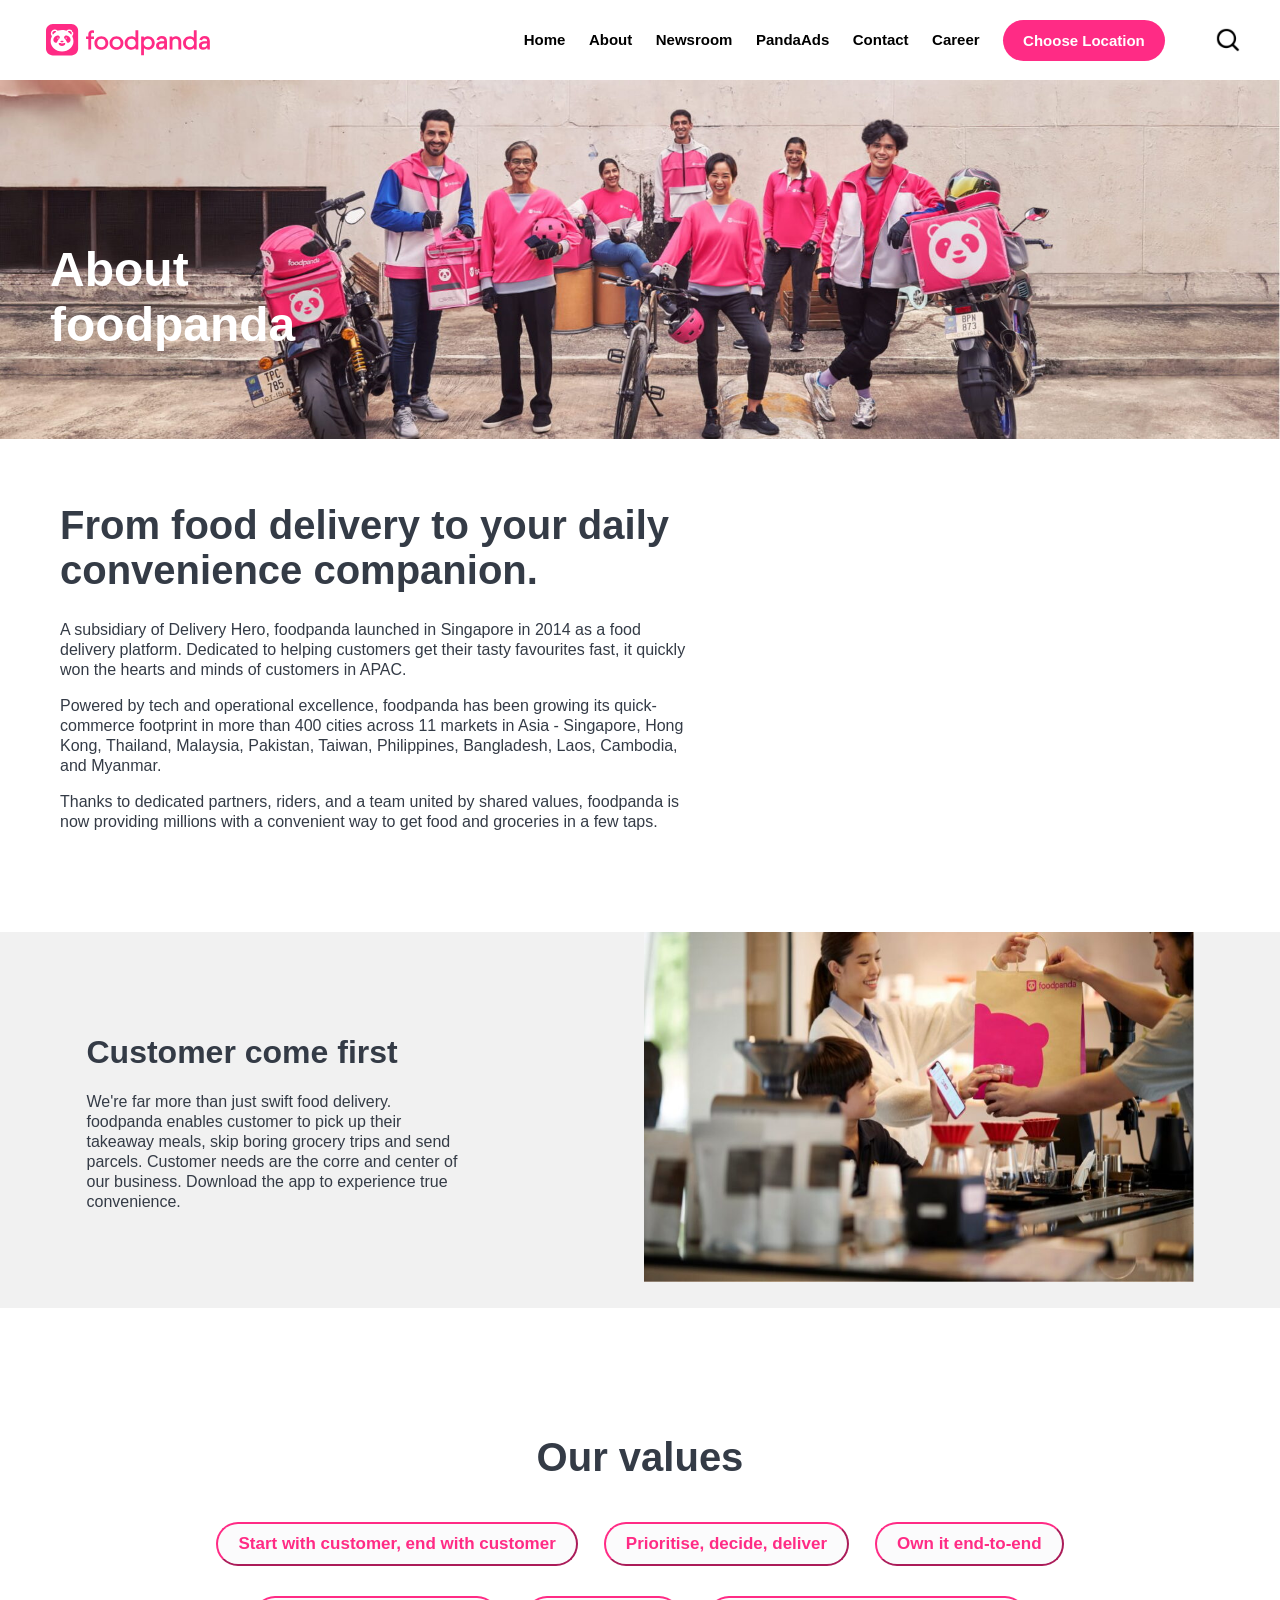
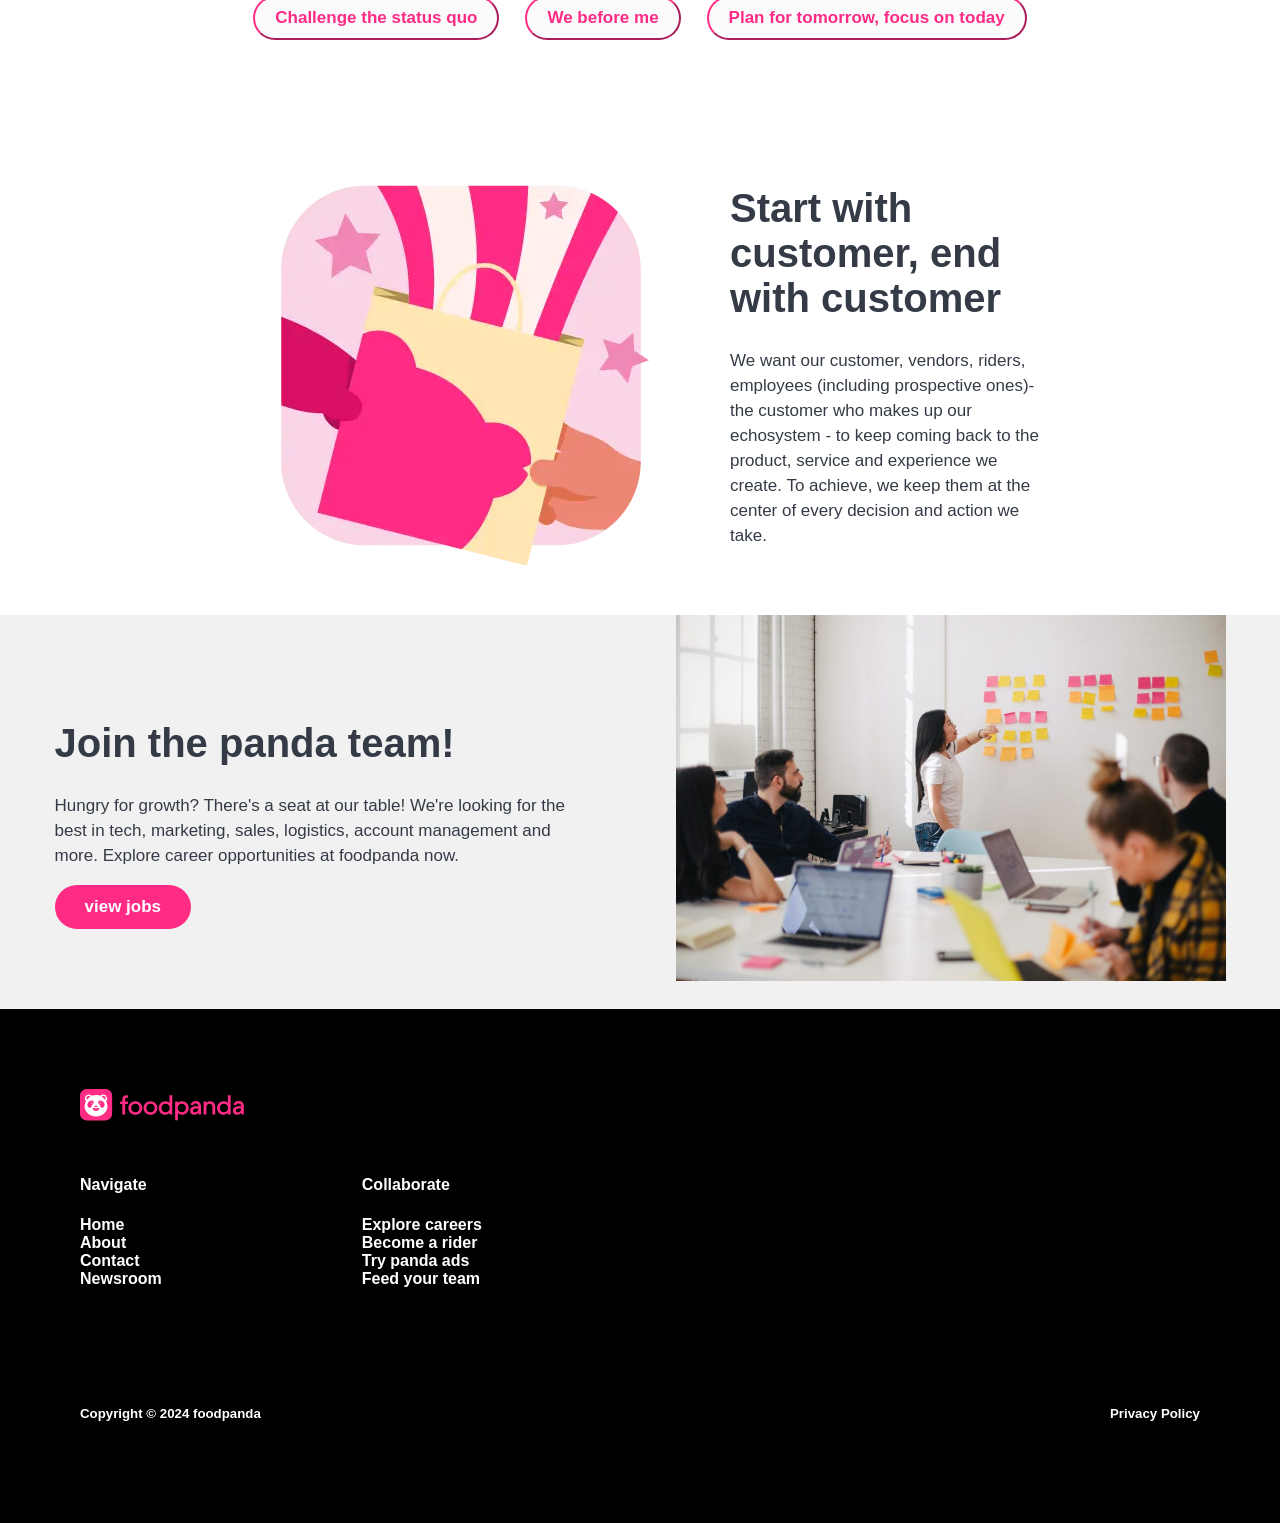
==== Food Panda/index.html @ 62a8cbcc "first commit" ====
<!DOCTYPE html>
<html lang="en">

<head>
    <meta charset="UTF-8">
    <meta name="viewport" content="width=device-width, initial-scale=1.0">
    <title>About |foodpanda |food and more, delivered</title>
    <link rel="stylesheet" href="./style.css">
</head>

<body>
    <div class="navbar">
        <div class="logo">
            <img src="./img/foodpanda_logo_2023.svg" alt="Logo">
        </div>

        <div class="menu-bar">
            <p><a>Home</a></p>
            <p><a>About</a></p>
            <p><a>Newsroom</a></p>
            <p><a>PandaAds</a></p>
            <p><a>Contact</a></p>
            <p><a>Career</a></p>

            <div class="loc-search">
                <button>Choose Location</button>
            </div>
            <img src="./img/searchicon.jpg" alt="search" height="80px">
        </div>
    </div>
    </div>

    <div class="about-head">
        <div class="about-head-img">
            <img src="./img/about-foodpanda-1920x539.jpeg" alt="About Foodpanda" width="100%">
        </div>
        <div class="about-head-text">
            <h1>About <br>foodpanda</h1>
        </div>
    </div>

    <div class="main-content">
        <div class="main-content-text-head">
            <h1>From food delivery to your daily convenience companion.</h1>
        </div>
        <div class="main-content-text-paragraph">
            <p>A subsidiary of Delivery Hero, foodpanda launched in Singapore in 2014 as a food delivery platform.
                Dedicated to helping customers get their tasty favourites fast, it quickly won the hearts and minds of
                customers in APAC.</p>
            <p>Powered by tech and operational excellence, foodpanda has been growing its quick-commerce footprint in
                more than 400 cities across 11 markets in Asia - Singapore, Hong Kong, Thailand, Malaysia, Pakistan,
                Taiwan, Philippines, Bangladesh, Laos, Cambodia, and Myanmar.</p>
            <p>Thanks to dedicated partners, riders, and a team united by shared values, foodpanda is now providing
                millions with a convenient way to get food and groceries in a few taps.</p>
        </div>
    </div>

    <div class="customer-page">
        <div class="slide-one">
            <div class="customer-page-text">
                <h1>Customer come first</h1>
                <div class="customer-page-text-content">
                    <p>We're far more than just swift food delivery. foodpanda enables customer to pick up their
                        takeaway meals, skip boring grocery trips and send parcels. Customer needs are the corre and
                        center of our business. Download the app to experience true convenience.</p>
                </div>
            </div>
            <div class="customer-page-img">
                <img src="img/fp-about-2-900x506.jpg" height="350px" width="550px">
            </div>
        </div>

    </div>

    <div class="button-values">
        <div class="button-heading">
            <h1>Our values</h1>
        </div>
        <div class="button-list">
            <div class="button-list-one">
                <button>Start with customer, end with customer</button>
                <button>Prioritise, decide, deliver</button>
                <button>Own it end-to-end</button>
            </div>
            <div class="button-list-two">
                <button>Challenge the status quo</button>
                <button>We before me</button>
                <button>Plan for tomorrow, focus on today</button>
            </div>
        </div>
    </div>
    <div class="sub-content">
        <div class="sub-content-img">
            <img src="./img/01_start-with-customer-end-with-customer_500x500 (1).webp" alt="img">
        </div>
        <div class="sub-content-text">
            <h1>Start with customer, end with customer</h1>
            <p>We want our customer, vendors, riders, employees (including prospective ones)- the customer who makes up
                our echosystem - to keep coming back to the product, service and experience we create. To achieve, we
                keep them at the center of every decision and action we take.</p>
        </div>
    </div>
    </div>
    <div class="job-slide">
        <div class="job-slide-text">
            <h1>Join the panda team!</h1>
            <p>Hungry for growth? There's a seat at our table! We're looking for the best in tech, marketing, sales,
                logistics, account management and more. Explore career opportunities at foodpanda now.</p>
            <button>view jobs</button>
        </div>
        <div class="job-slide-img">
            <img src="./img/jason-goodman-Oalh2MojUuk-unsplash-1024x683.jpg" alt="img" width="550px">
        </div>
    </div>
    <div class="footer">
        <div class="footer-logo">
            <img src="./img/foodpanda_logo_2023.svg" alt="logo">
        </div>
        <div class="footer-menu">
            <div class="footer-navigate">
                <h4>Navigate</h4>
                <p>Home <br>About <br>Contact <br>Newsroom</p>
            </div>
            <div class="footer-collaborate">
                <h4>Collaborate</h4>
                <p>Explore careers <br>Become a rider <br>Try panda ads <br>Feed your team</p>
            </div>
        </div>
        <div class="footer-copyrights">
            <h5>Copyright © 2024 foodpanda</h5>
            <h5>Privacy Policy</h5>
        </div>
    </div>
</body>

</html>
---- Food Panda/style.css ----
body {
     padding: 0%;
     margin: 0%;
     font-family: sans-serif;
     color: #343b46;
     font-weight: bold;
 }

 .navbar {
     display: flex;
     width: 100vw;
     justify-content: space-between;
     align-items: center;
 }

 .logo {
     display: flex;
     width: 20%;
     justify-content: center;
 }

 .menu-bar {
     display: flex;
     justify-content: space-around;
     align-items: center;
     width: 60%;
     cursor: pointer;
 }

 .menu-bar p a {
     text-decoration: none;
     color: black;
     font-size: 15px;
     font-family: sans-serif;
     font-weight: bold;
 }

 .loc-search button {
     display: flex;
     padding: 12px 20px;
     background-color: #ff2b85;
     border-radius: 25px;
     color: white;
     font-weight: bold;
     font-size: 15px;
     border-style: none;
     cursor: pointer;
 }

 .about-head {
     position: relative;
 }

 .about-head-text {
     position: absolute;
     top: 130px;
     color: white;
     font-size: x-large;
     margin-left: 50px;
 }

 .main-content {
     width: 50%; 
     margin: 60px;
 }

 .main-content-text-head {
     font-weight: bold;
     font-size: 20px;
 }

 .main-content-text-paragraph {
     line-height: 20px;
     font-weight: lighter;
 }

 .customer-page {
     margin: 100px 0px;
     background-color: rgb(241, 241, 241);
 }

 .slide-one {
     display: flex;
     justify-content: space-around;
 }

 

 .customer-page-text {
     width: 30%;
     margin: 80px 0px;
 }

 .customer-page-text-content {
     line-height: 20px;
     font-weight: lighter;
 }

 .button-values {
     margin: 60px 0px;
 }

 .button-heading {
     display: flex;
     justify-content: center;
     font-weight: bold;
     font-size: 20px;
 }

 .button-list button {
     color: #ff2b85;
     border-color: #ff2b85;
     padding: 10px 20px;
     font-weight: bold;
     font-size: 17px;
     margin: 15px 13px;
     border-radius: 25px;
     background-color: rgb(251, 251, 252);
 }

 .button-list-one {
     display: flex;
     justify-content: center;
 }

 .button-list-two {
     display: flex;
     justify-content: center;
 }
 .sub-content {
     display: flex;
     justify-content: center;
 }

 .sub-content-img {
     display: flex;
 }

 .sub-content-text {
     width: 25%;
     margin: 45px 20px;
 }

 .sub-content-text h1 {
     font-size: 40px;
 }

 .sub-content-text p {
     line-height: 25px;
     font-weight: lighter;
     font-size: 17px;
 }

 .job-slide {
     display: flex;
     justify-content: space-around;
     background-color: rgb(241, 241, 241);
 }

 .job-slide-text {
     width: 40%;
     margin: 80px 0px;
 }

 .job-slide-text h1 {
     font-size: 40px;
 }

 .job-slide-text p {
     font-weight: lighter;
     line-height: 25px;
     font-size: 17px;
 }

 .job-slide-text button {
     display: flex;
     padding: 12px 30px;
     background-color: #ff2b85;
     border-radius: 25px;
     color: white;
     font-weight: bold;
     font-size: 17px;
     border-style: none;
 }

 .footer {
     background-color: black;
     color: white;
     padding: 80px;
 }

 .footer-menu {
     display: flex;
 }

 .footer-navigate {
     margin: 30px 100px 30px 0
 }

 .footer-collaborate {
     margin: 30px 80px 30px 100px;
 }
 .footer-copyrights
 {
    display: flex;
    justify-content: space-between;
    margin-top: 50px;
 }
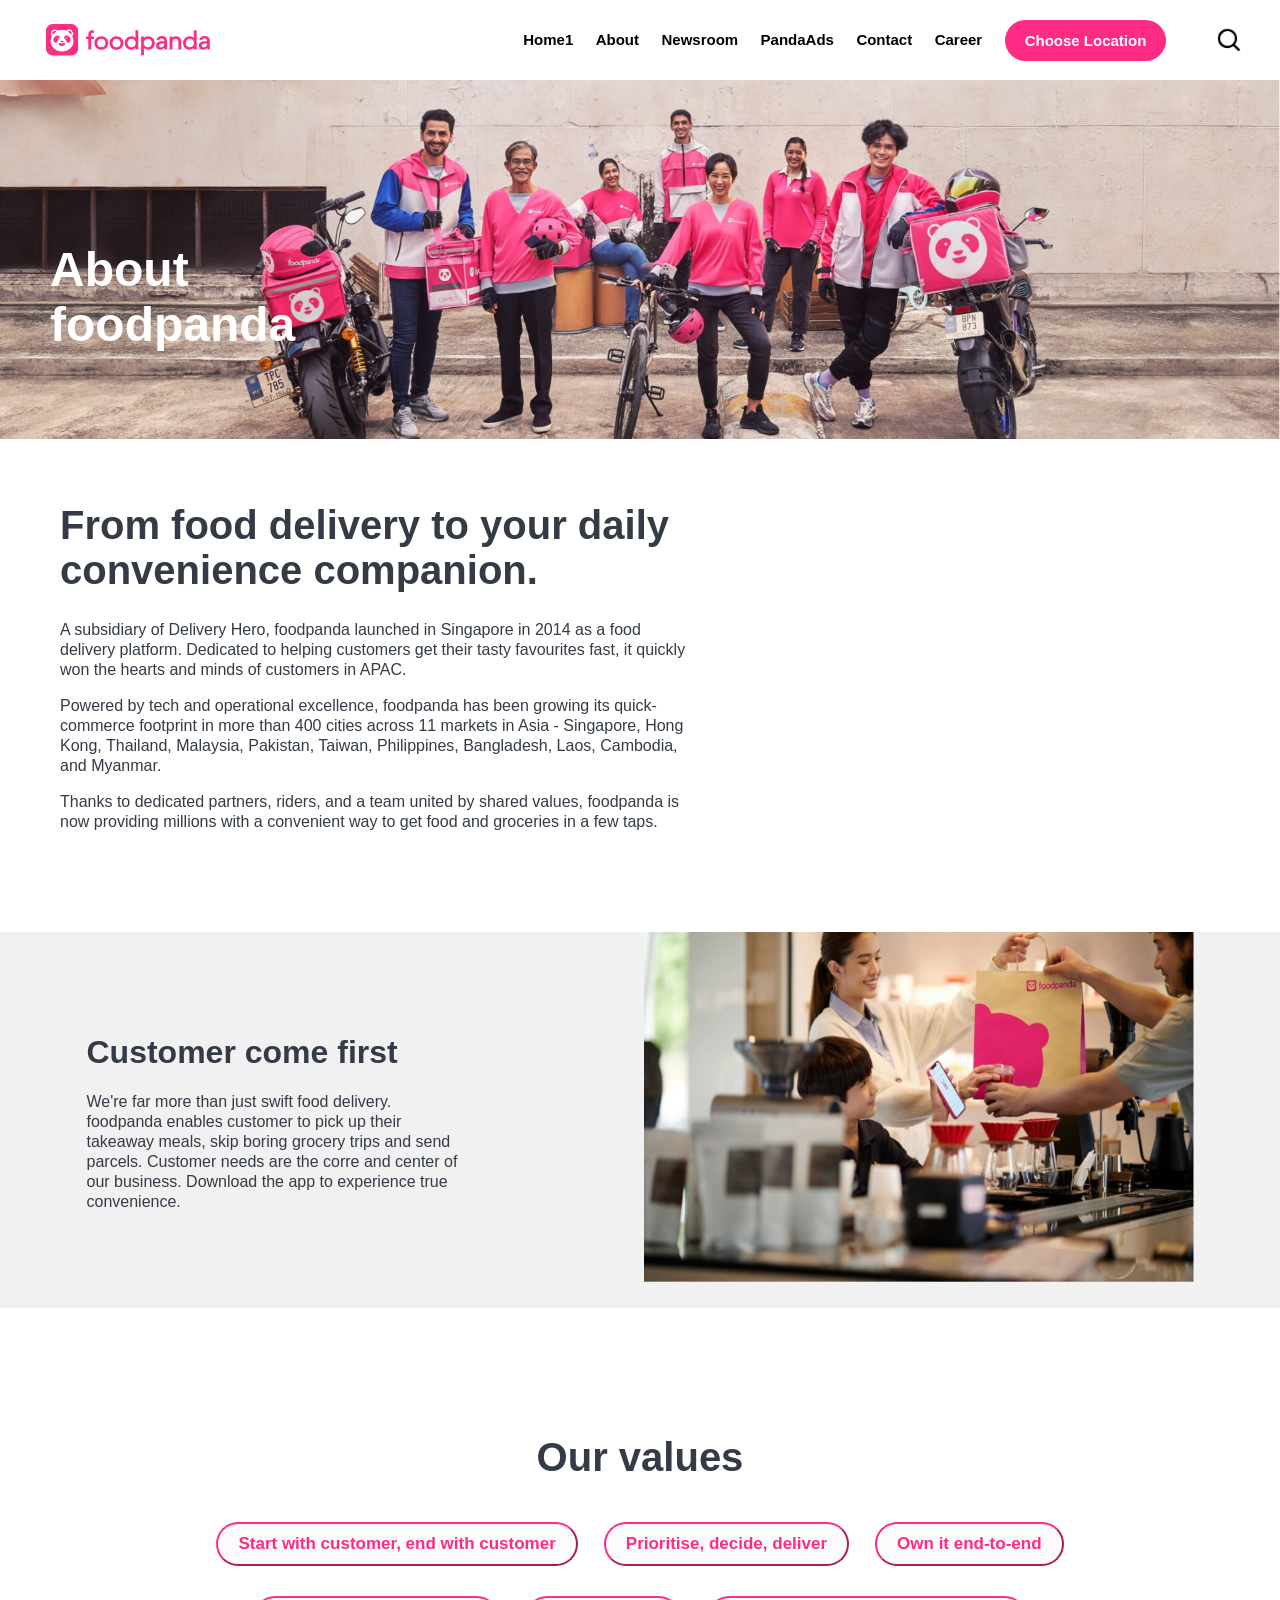
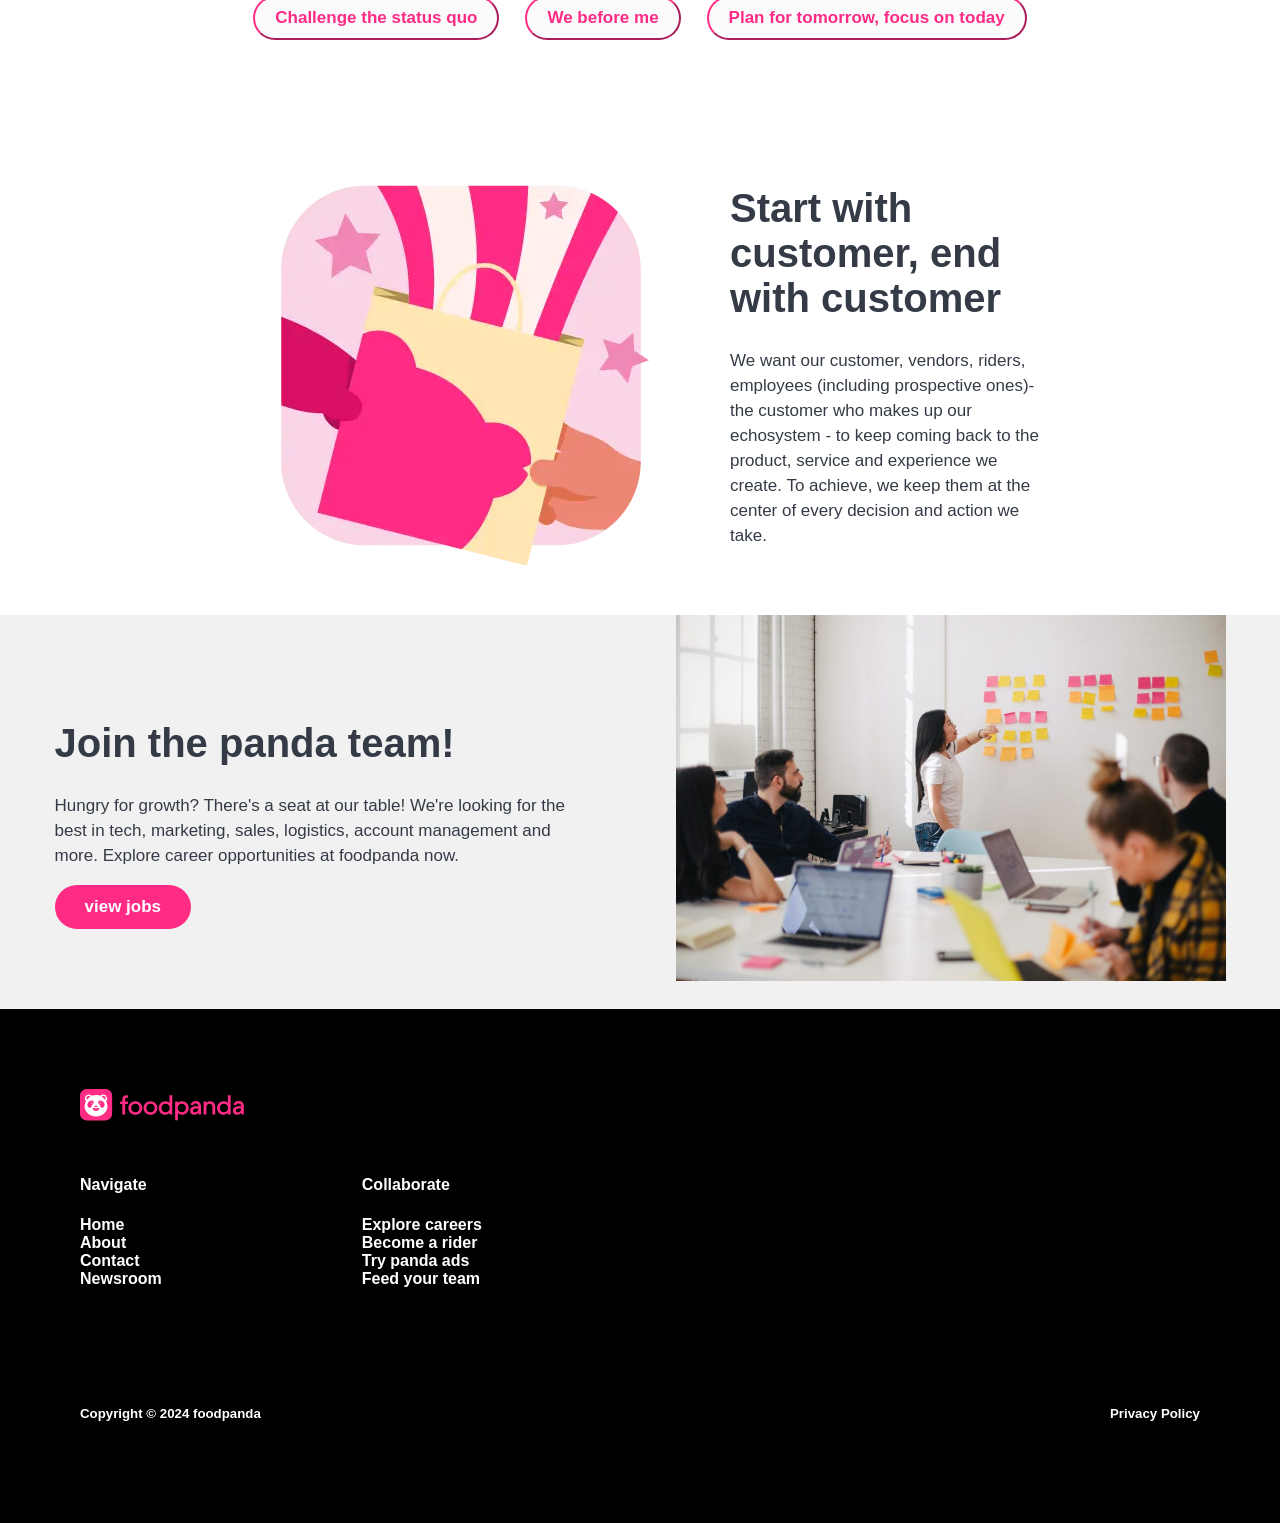
==== commit bcf79c5b: "Fix Netlify 404 error with _redirects file" ====
--- a/Food Panda/index.html
+++ b/Food Panda/index.html
@@ -15,7 +15,7 @@
         </div>
 
         <div class="menu-bar">
-            <p><a>Home</a></p>
+            <p><a>Home1</a></p>
             <p><a>About</a></p>
             <p><a>Newsroom</a></p>
             <p><a>PandaAds</a></p>
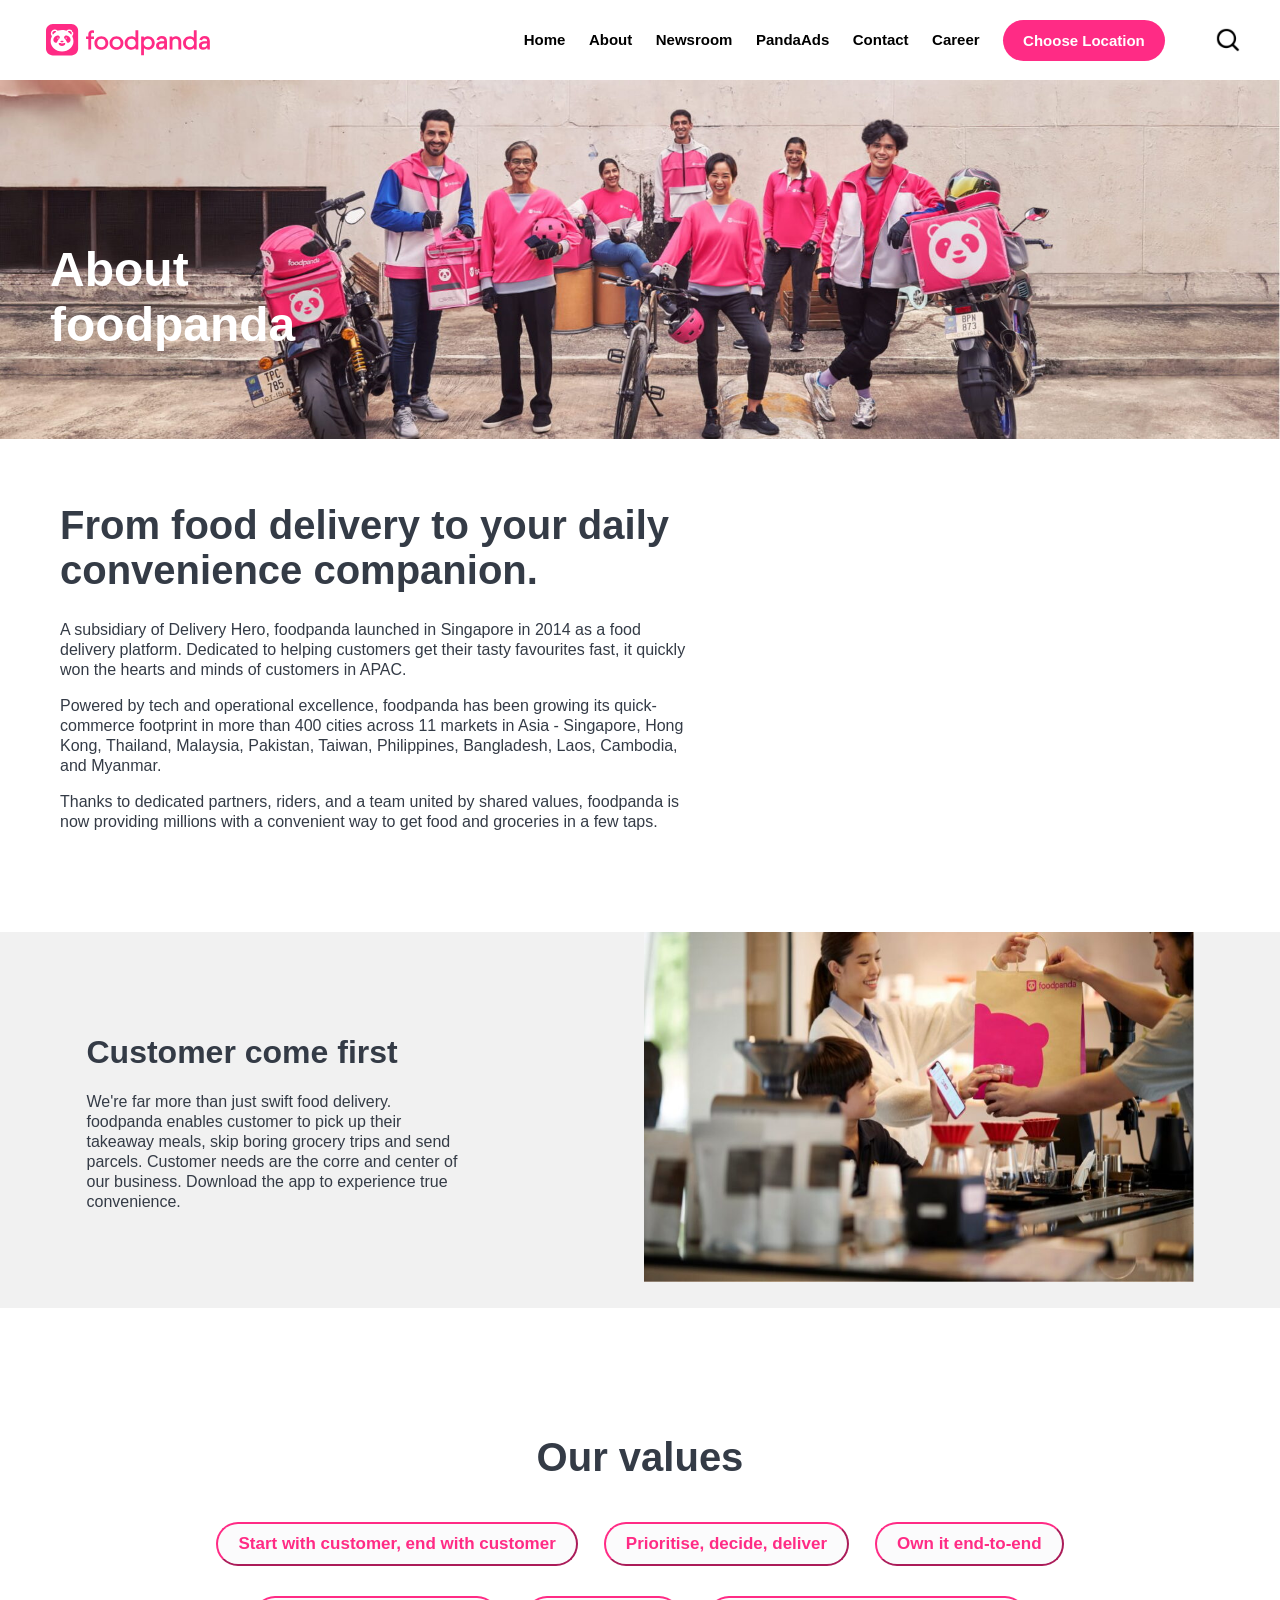
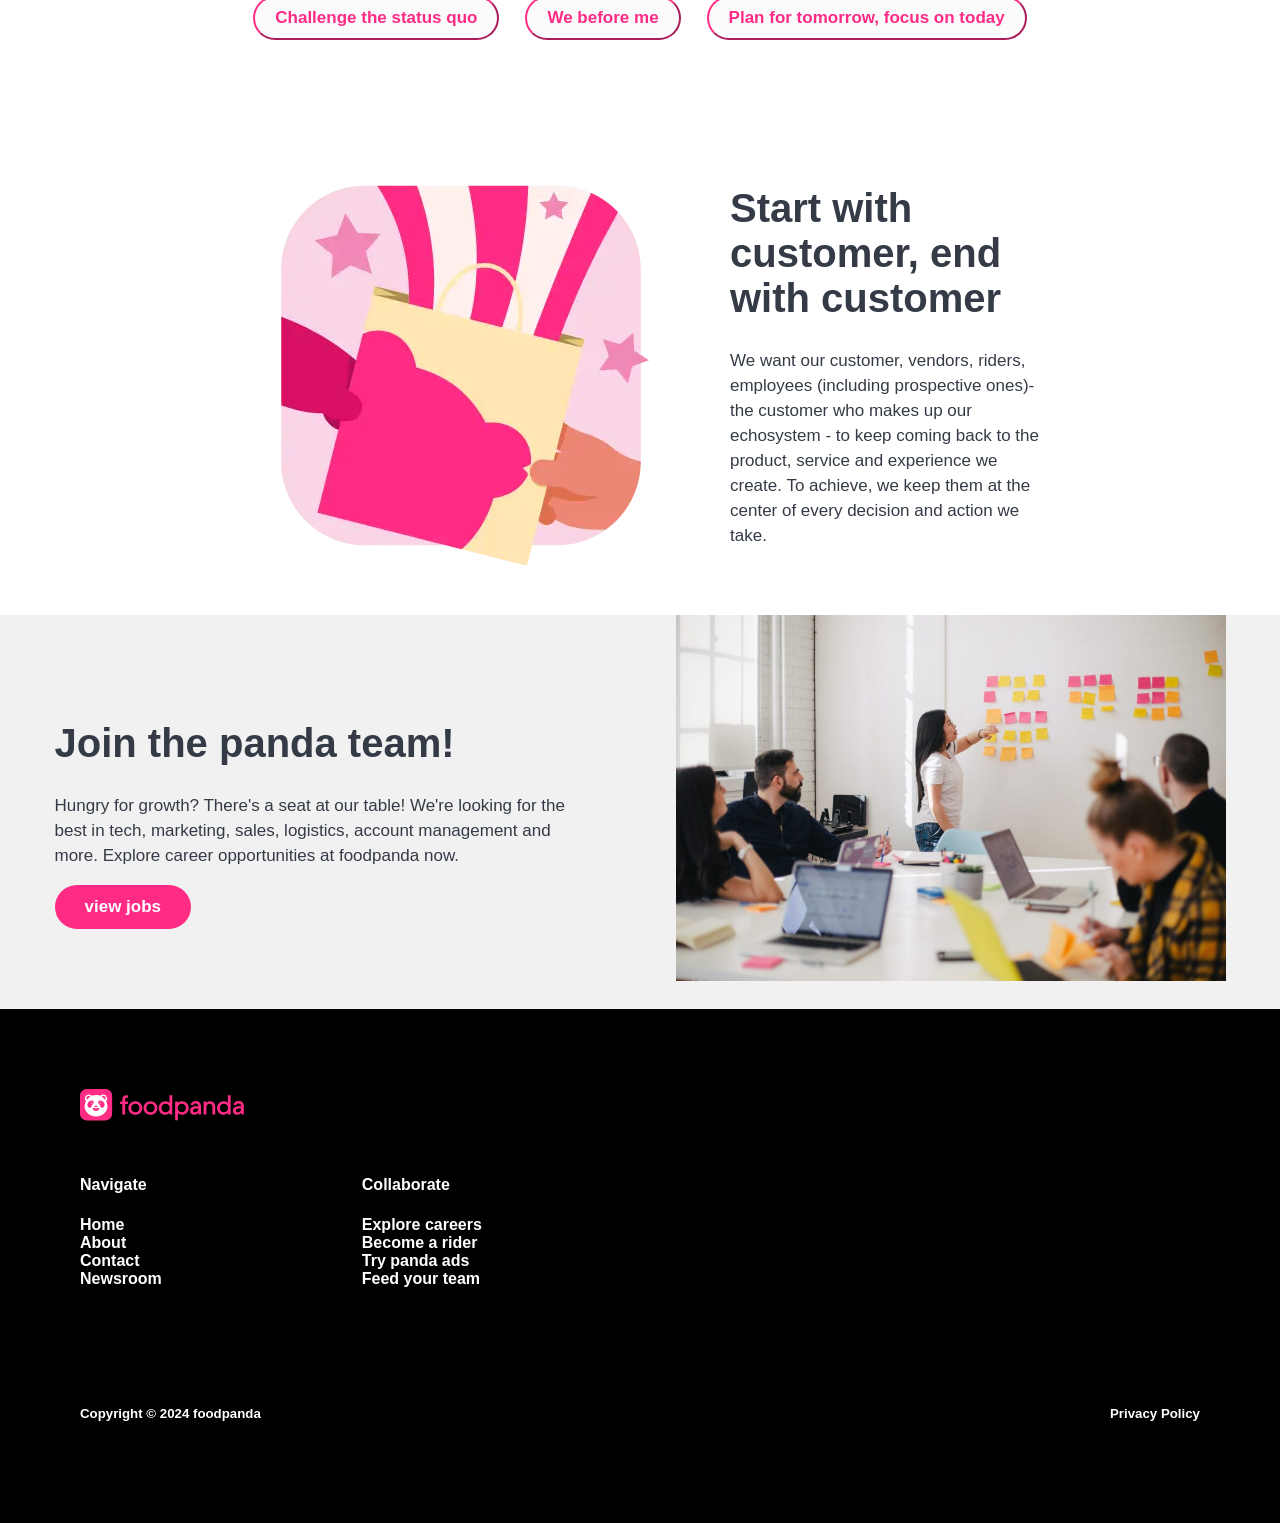
==== commit 723a786c: "hosting" ====
--- a/Food Panda/index.html
+++ b/Food Panda/index.html
@@ -15,7 +15,7 @@
         </div>
 
         <div class="menu-bar">
-            <p><a>Home1</a></p>
+            <p><a>Home</a></p>
             <p><a>About</a></p>
             <p><a>Newsroom</a></p>
             <p><a>PandaAds</a></p>
